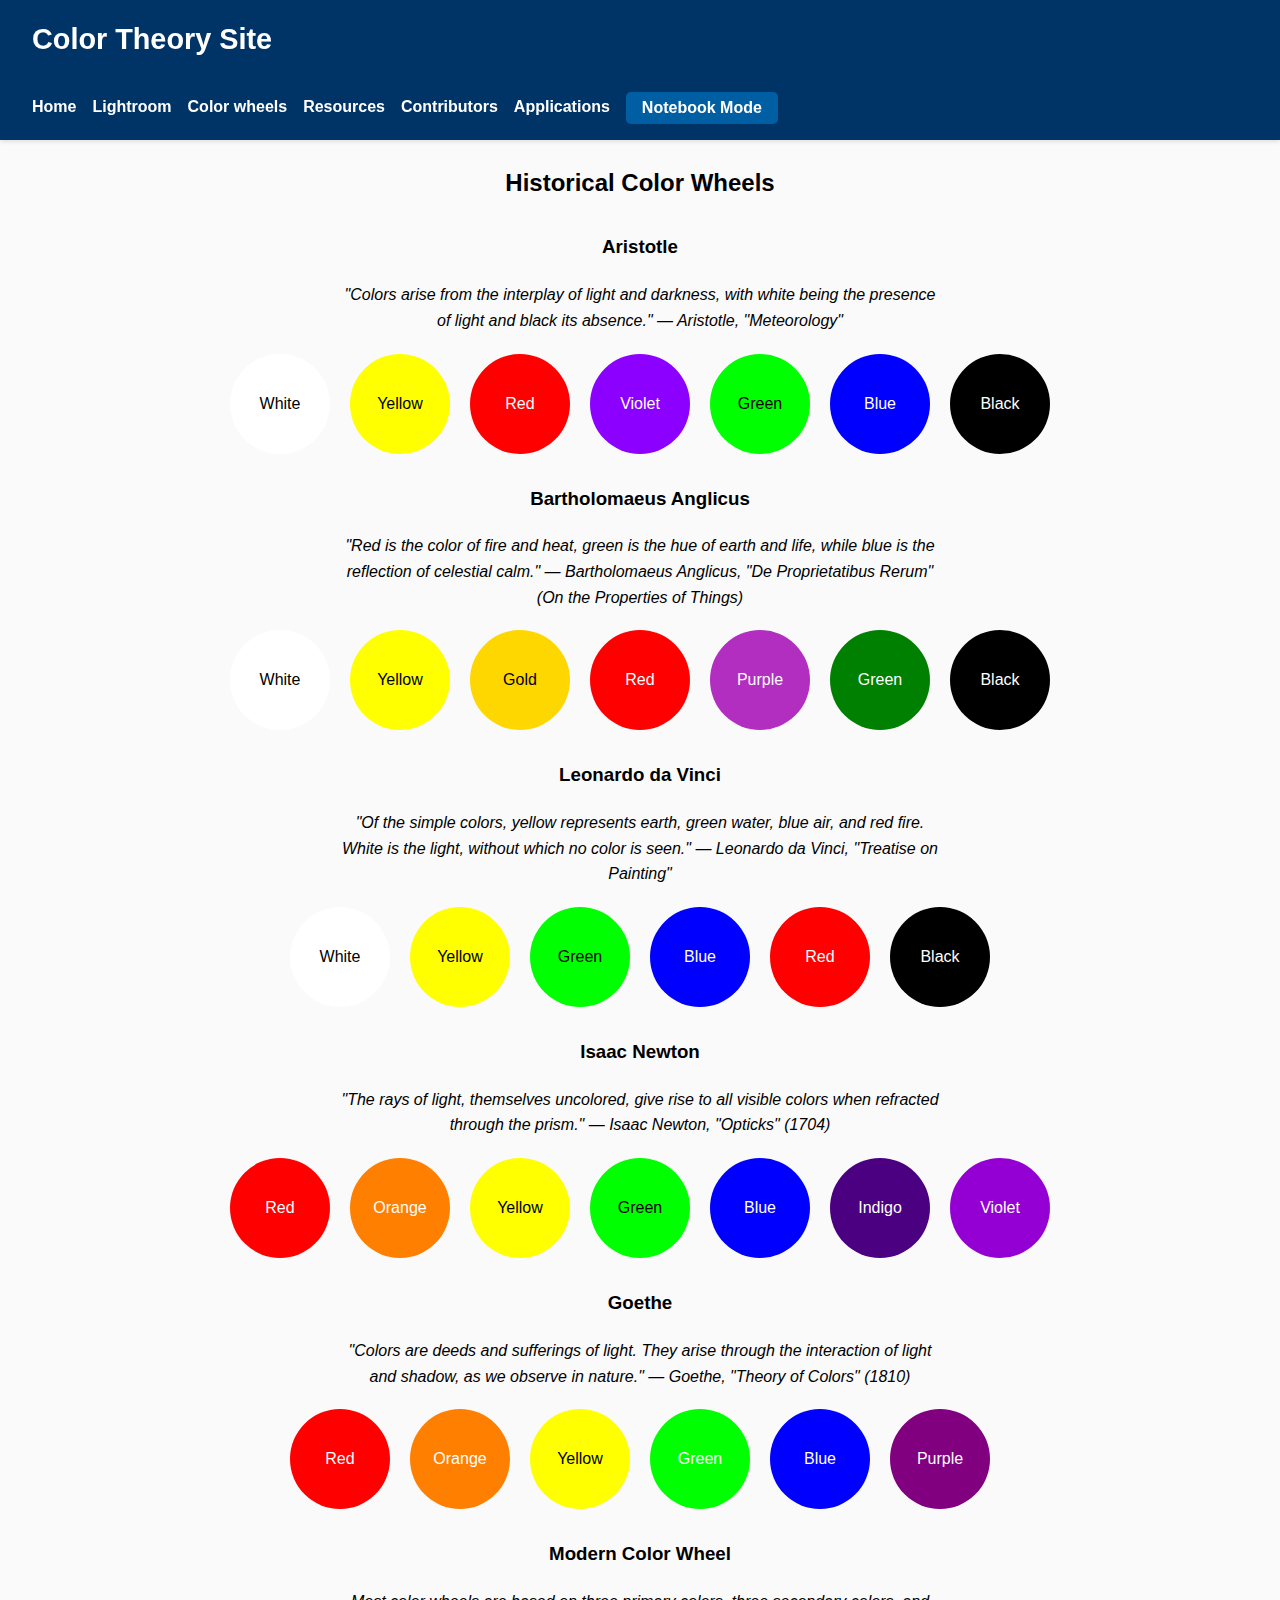
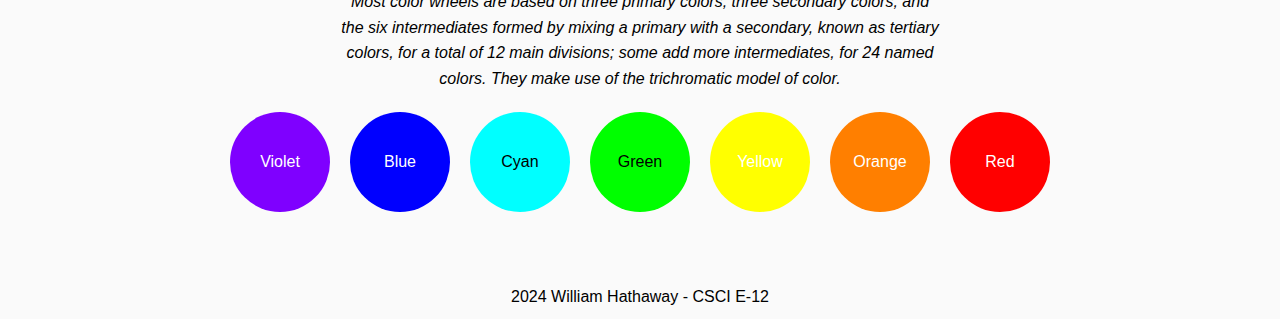
==== views/color-wheels.html @ 952a0772 "Main HTML, CSS and JS complete. Added images and README.md" ====
<!DOCTYPE html>
<html lang="en">
  <head>
    <meta charset="UTF-8" />
    <meta name="viewport" content="width=device-width, initial-scale=1.0" />
    <meta
      name="description"
      content="Explore the evolution of color theory over time."
    />
    <meta name="keywords" content="Color Theory, Art, Science, History" />
    <meta name="author" content="William Hathaway - CSCI E-12" />
    <link rel="stylesheet" href="../styles/styles.css" />
    <link rel="stylesheet" href="../styles/color-wheel.css" />
    <title>Color Theory Over Time</title>
  </head>
  <body>
    <header>
      <div class="header-container">
        <h1>Color Theory Site</h1>
        <button class="nav-toggle" id="nav-toggle"></button>
      </div>
      <nav id="nav-menu">
        <ul>
          <li><a href="../views/index.html">Home</a></li>
          <li><a href="../views/lightroom.html">Lightroom</a></li>
          <li><a href="../views/color-wheels.html">Color wheels</a></li>
          <li><a href="../views/resources.html">Resources</a></li>
          <li><a href="../views/contributors.html">Contributors</a></li>
          <li><a href="../views/applications.html">Applications</a></li>
          <li id="notebook-toggle">Notebook Mode</li>
        </ul>
      </nav>
    </header>
    <main>
      <div class="container"></div>
      <h2>Historical Color Wheels</h2>
      <div class="color-wheel" id="color-wheel-aristotle">
        <h3>Aristotle</h3>
        <p class="quote">
          "Colors arise from the interplay of light and darkness, with white
          being the presence of light and black its absence." — Aristotle,
          "Meteorology"
        </p>
        <div class="colors" data-wheel="aristotle">
          <div class="color" style="background-color: #ffffff">
            <span id="dark-text">White</span>
          </div>
          <div class="color" style="background-color: #ffff00">
            <span id="dark-text">Yellow</span>
          </div>
          <div class="color" style="background-color: #ff0000">
            <span>Red</span>
          </div>
          <div class="color" style="background-color: #8b00ff">
            <span>Violet</span>
          </div>
          <div class="color" style="background-color: #00ff00">
            <span id="dark-text">Green</span>
          </div>
          <div class="color" style="background-color: #0000ff">
            <span>Blue</span>
          </div>
          <div class="color" style="background-color: #000000">
            <span>Black</span>
          </div>
        </div>
      </div>

      <div class="color-wheel" id="color-wheel-bartholomaeus">
        <h3>Bartholomaeus Anglicus</h3>
        <p class="quote">
          "Red is the color of fire and heat, green is the hue of earth and
          life, while blue is the reflection of celestial calm." — Bartholomaeus
          Anglicus, "De Proprietatibus Rerum" (On the Properties of Things)
        </p>

        <div class="colors" data-wheel="bartholomaeus">
          <div class="color" style="background-color: #ffffff">
            <span id="dark-text">White</span>
          </div>
          <div class="color" style="background-color: #ffff00">
            <span id="dark-text">Yellow</span>
          </div>
          <div class="color" style="background-color: #ffd700">
            <span id="dark-text">Gold</span>
          </div>
          <div class="color" style="background-color: #ff0000">
            <span>Red</span>
          </div>
          <div class="color" style="background-color: #b22ec1">
            <span>Purple</span>
          </div>
          <div class="color" style="background-color: #008000">
            <span>Green</span>
          </div>
          <div class="color" style="background-color: #000000">
            <span>Black</span>
          </div>
        </div>
      </div>

      <div class="color-wheel" id="color-wheel-leonardo">
        <h3>Leonardo da Vinci</h3>
        <p class="quote">
          "Of the simple colors, yellow represents earth, green water, blue air,
          and red fire. White is the light, without which no color is seen." —
          Leonardo da Vinci, "Treatise on Painting"
        </p>

        <div class="colors" data-wheel="leonardo">
          <div class="color" style="background-color: #ffffff">
            <span id="dark-text">White</span>
          </div>
          <div class="color" style="background-color: #ffff00">
            <span id="dark-text">Yellow</span>
          </div>
          <div class="color" style="background-color: #00ff00">
            <span id="dark-text">Green</span>
          </div>
          <div class="color" style="background-color: #0000ff">
            <span>Blue</span>
          </div>
          <div class="color" style="background-color: #ff0000">
            <span>Red</span>
          </div>
          <div class="color" style="background-color: #000000">
            <span>Black</span>
          </div>
        </div>
      </div>

      <div class="color-wheel" id="color-wheel-newton">
        <h3>Isaac Newton</h3>
        <p class="quote">
          "The rays of light, themselves uncolored, give rise to all visible
          colors when refracted through the prism." — Isaac Newton, "Opticks"
          (1704)
        </p>

        <div class="colors" data-wheel="newton">
          <div class="color" style="background-color: #ff0000">
            <span>Red</span>
          </div>
          <div class="color" style="background-color: #ff7f00">
            <span>Orange</span>
          </div>
          <div class="color" style="background-color: #ffff00">
            <span id="dark-text">Yellow</span>
          </div>
          <div class="color" style="background-color: #00ff00">
            <span id="dark-text">Green</span>
          </div>
          <div class="color" style="background-color: #0000ff">
            <span>Blue</span>
          </div>
          <div class="color" style="background-color: #4b0082">
            <span>Indigo</span>
          </div>
          <div class="color" style="background-color: #9400d3">
            <span>Violet</span>
          </div>
        </div>
      </div>

      <div class="color-wheel" id="color-wheel-goethe">
        <h3>Goethe</h3>
        <p class="quote">
          "Colors are deeds and sufferings of light. They arise through the
          interaction of light and shadow, as we observe in nature." — Goethe,
          "Theory of Colors" (1810)
        </p>

        <div class="colors" data-wheel="goethe">
          <div class="color" style="background-color: #ff0000">
            <span>Red</span>
          </div>
          <div class="color" style="background-color: #ff7f00">
            <span>Orange</span>
          </div>
          <div class="color" style="background-color: #ffff00">
            <span id="dark-text">Yellow</span>
          </div>
          <div class="color" style="background-color: #00ff00">
            <span>Green</span>
          </div>
          <div class="color" style="background-color: #0000ff">
            <span>Blue</span>
          </div>
          <div class="color" style="background-color: #800080">
            <span>Purple</span>
          </div>
        </div>
      </div>

      <div class="color-wheel" id="color-wheel-modern">
        <h3>Modern Color Wheel</h3>
        <p class="quote">
          Most color wheels are based on three primary colors, three secondary
          colors, and the six intermediates formed by mixing a primary with a
          secondary, known as tertiary colors, for a total of 12 main divisions;
          some add more intermediates, for 24 named colors. They make use of the
          trichromatic model of color.
        </p>

        <div class="colors" data-wheel="modern">
          <div class="color" style="background-color: #7f00ff">
            <span>Violet</span>
          </div>
          <div class="color" style="background-color: #0000ff">
            <span>Blue</span>
          </div>
          <div class="color" style="background-color: #00ffff">
            <span id="dark-text">Cyan</span>
          </div>
          <div class="color" style="background-color: #00ff00">
            <span id="dark-text">Green</span>
          </div>
          <div class="color" style="background-color: #ffff00">
            <span>Yellow</span>
          </div>
          <div class="color" style="background-color: #ff7f00">
            <span>Orange</span>
          </div>
          <div class="color" style="background-color: #ff0000">
            <span>Red</span>
          </div>
        </div>
      </div>

      <div id="light-source">
        <div class="light"></div>
      </div>
    </main>

    <footer>
      <p>2024 William Hathaway - CSCI E-12</p>
    </footer>
    <script src="../scripts/script.js"></script>
  </body>
</html>
---- styles/styles.css ----
* {
  margin: 0;
  padding: 0;
  box-sizing: border-box;
}

body {
  font-family: Arial, sans-serif;
  line-height: 1.6;
  background-color: #fafafa;
  display: flex;
  justify-content: flex-start;
  align-items: flex-start;
  flex-direction: column;
  min-height: 100vh;
  width: 100%;
  padding-top: 100px;
  overflow-x: hidden;
}

header {
  position: fixed;
  top: 0;
  width: 100%;
  background-color: #003366;
  color: white;
  z-index: 1000;
  box-shadow: 0 2px 4px rgba(0, 0, 0, 0.1);
}

.header-container {
  display: flex;
  justify-content: space-between;
  align-items: center;
  padding: 1rem 2rem;
}

header h1 {
  font-size: 1.8rem;
  font-weight: bold;
  color: white;
  margin: 0;
  white-space: nowrap;
  overflow: hidden;
  text-overflow: ellipsis;
}

nav {
  background-color: #003366;
  display: flex;
  justify-content: space-between;
  align-items: center;
  flex-wrap: wrap;
  padding: 0 2rem;
}

nav ul {
  list-style: none;
  display: flex;
  gap: 1rem;
  padding: 1rem 0;
}

nav ul li {
  margin: 0;
}

nav ul li a {
  text-decoration: none;
  color: white;
  font-weight: bold;
  transition: color 0.3s;
}

nav ul li a:hover {
  color: #add8e6;
}

.nav-toggle {
  display: none;
  background-color: #005fa3;
  color: white;
  border: none;
  padding: 1rem 1rem;
  font-size: 1rem;
  font-weight: bold;
  cursor: pointer;
  border-radius: 5px;
}

.nav-toggle:hover {
  background-color: #0077cc;
}

#notebook-toggle {
  background-color: #005fa3;
  color: white;
  border: none;
  padding: 0.2rem 1rem;
  border-radius: 5px;
  cursor: pointer;
  font-size: 1rem;
  font-weight: bold;
  margin-top: -2px;
}

#notebook-toggle:hover {
  background-color: #0077cc;
}

nav ul.dropdown {
  display: none;
  flex-direction: column;
  position: absolute;
  top: 100%;
  left: 0;
  background-color: #003366;
  width: 100%;
  box-shadow: 0 4px 8px rgba(0, 0, 0, 0.2);
}

nav ul.dropdown li {
  margin: 0;
  padding: 1rem 0;
  text-align: center;
}

nav ul.dropdown li a {
  padding: 1rem;
  display: block;
  color: white;
}

nav ul.dropdown li a:hover {
  background-color: #005fa3;
  color: #add8e6;
}

@media (max-width: 768px) {
  body {
    padding-top: 50px;
  }

  .header-container {
    flex-wrap: nowrap;
    justify-content: space-between;
    align-items: center;
  }

  .nav-toggle {
    display: inline-block;
    background: none;
    border: none;
    font-size: 2rem;
    color: white;
    cursor: pointer;
    padding: 10px;
  }

  .nav-toggle:before {
    content: "\2630";
  }

  nav {
    position: absolute;
    top: 100%;
    left: 0;
    width: 100%;
    background-color: #003366;
    max-height: 0;
    overflow: hidden;
    transition: max-height 0.3s ease-in-out;
  }

  nav.open {
    max-height: 300px;
  }

  nav ul {
    flex-direction: column;
    padding: 1rem;
  }

  nav ul li {
    text-align: left;
    width: 100%;
  }

  nav ul li a,
  nav ul li button {
    width: 100%;
    padding: 0.5rem 1rem;
  }
}

main {
  width: 100%;
  max-width: 100%;
  margin: 2rem auto;
}

footer {
  text-align: center;
  width: 100%;
  padding: 10px;
}

h2,
h3 {
  margin-bottom: 10px;
  text-align: center;
}

.container {
  width: 90%;
  max-width: 800px;
  margin: 2rem auto;
  text-align: center;
}

.home-section {
  margin-bottom: 2.5rem;
}

.home-section h3 {
  font-size: 1.5rem;
  margin-bottom: 1rem;
  color: #444;
  text-align: center;
}

.home-section p {
  text-align: justify;
  margin: 1rem 0;
  font-size: 1rem;
  color: #555;
}

.responsive-image {
  width: 100%;
  height: auto;
  border-radius: 8px;
  box-shadow: 0 4px 8px rgba(0, 0, 0, 0.2);
  margin-bottom: 1rem;
}

body.notebook-mode {
  background: radial-gradient(circle, #fdf5e6, #f3e2c3);
  font-family: "Dancing Script", cursive;
  color: #5a4a42;
}

body.notebook-mode::before,
body.notebook-mode::after {
  content: "";
  position: fixed;
  top: 0;
  bottom: 0;
  width: 10%;
  background: linear-gradient(to right, #d2b48c, transparent 50%);
  z-index: -1;
}

body.notebook-mode::after {
  right: 0;
  left: auto;
  background: linear-gradient(to left, #d2b48c, transparent 50%);
}

.resources-list {
  list-style: none;
  padding: 0;
  margin: 0;
}

.resources-list li {
  margin: 0.5rem 0;
}

.resources-list li a {
  text-decoration: none;
  color: #005fa3;
  font-weight: bold;
  padding: 20px;

}

.resources-list li a:hover {
  text-decoration: underline;
  color: #003366;
}

.paintings-list p {
  padding-left: 20px;
}
---- styles/color-wheel.css ----
.color-wheel {
    margin: 30px 0;
}

.colors {
    display: flex;
    justify-content: center;
    gap: 20px;
    flex-wrap: wrap;
}

.color {
    width: 100px; 
    height: 100px;
    border-radius: 50%;
    display: flex;
    justify-content: center;
    align-items: center;
    color: white; 
}

.quote {
    width: 80%;
    max-width: 600px; 
    margin: 20px auto; 
    text-align: center; 
    font-style: italic; 
}

#dark-text {
    color: black;
}
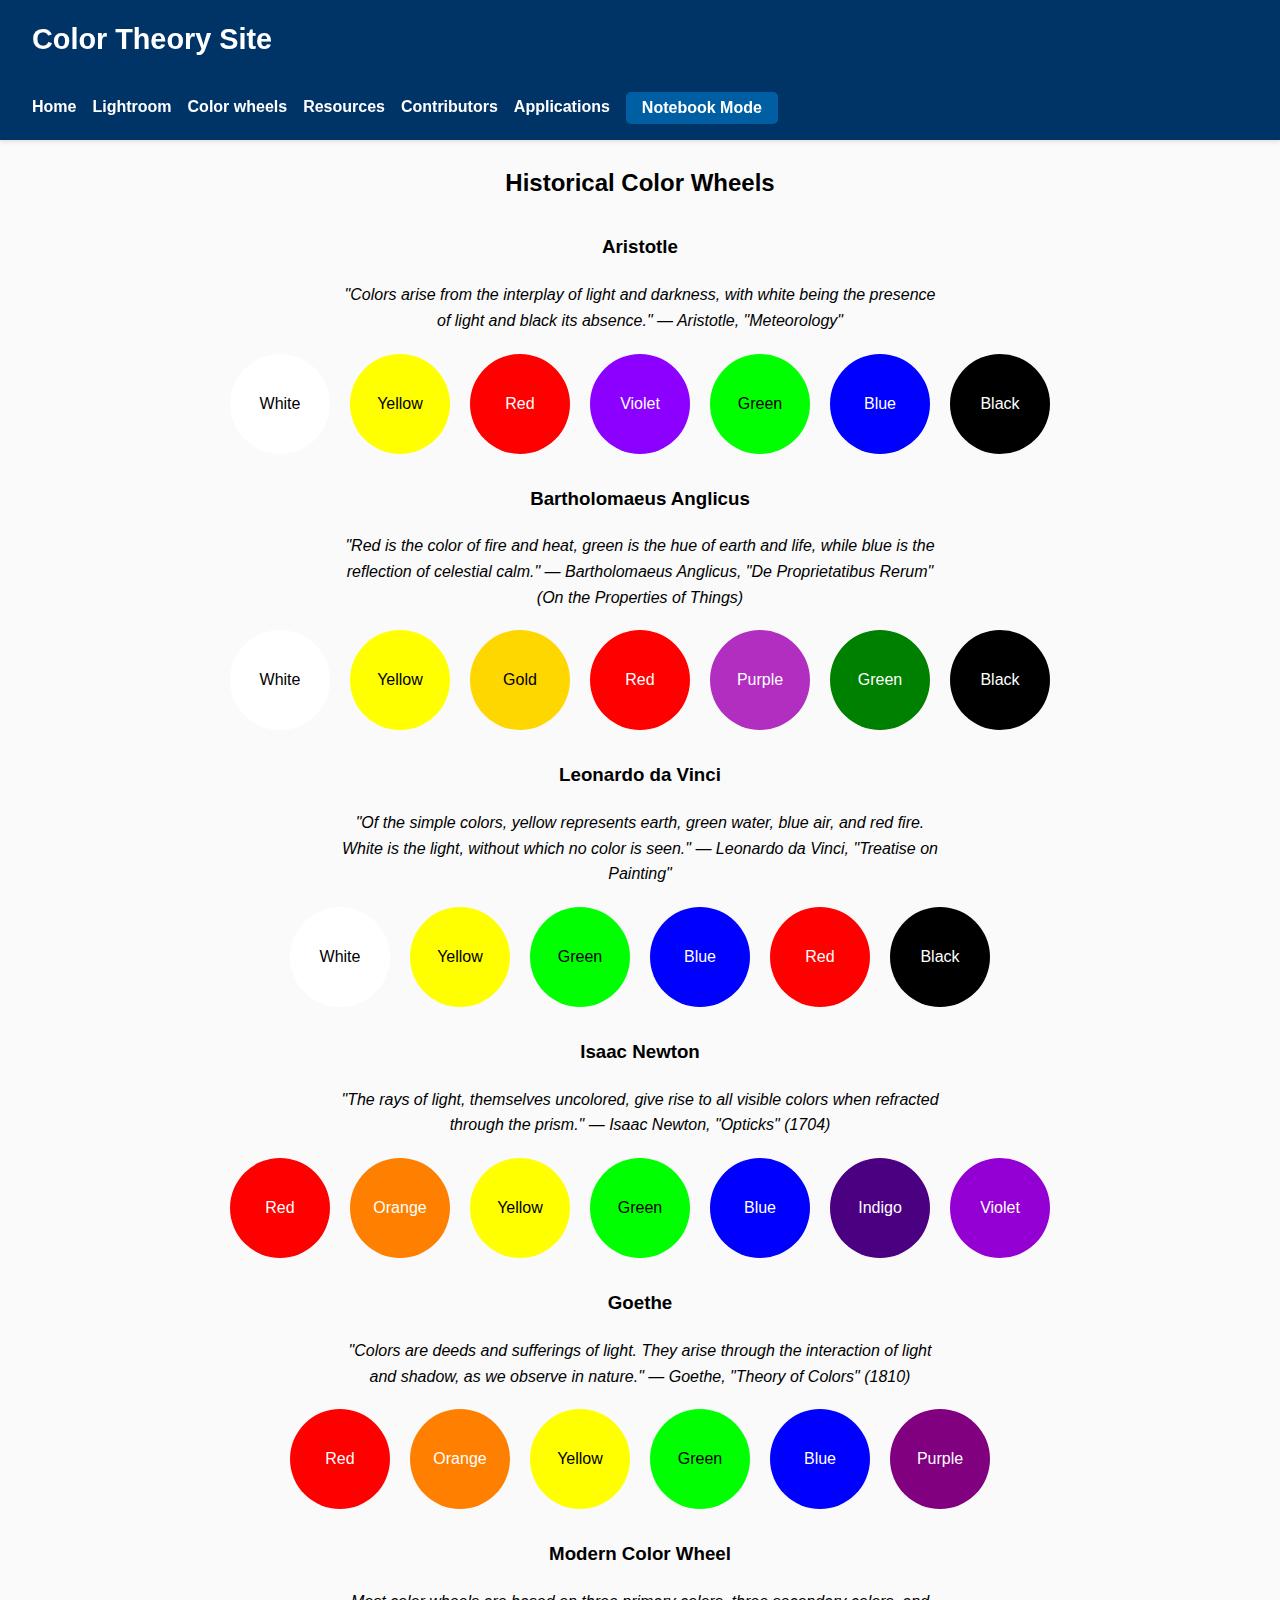
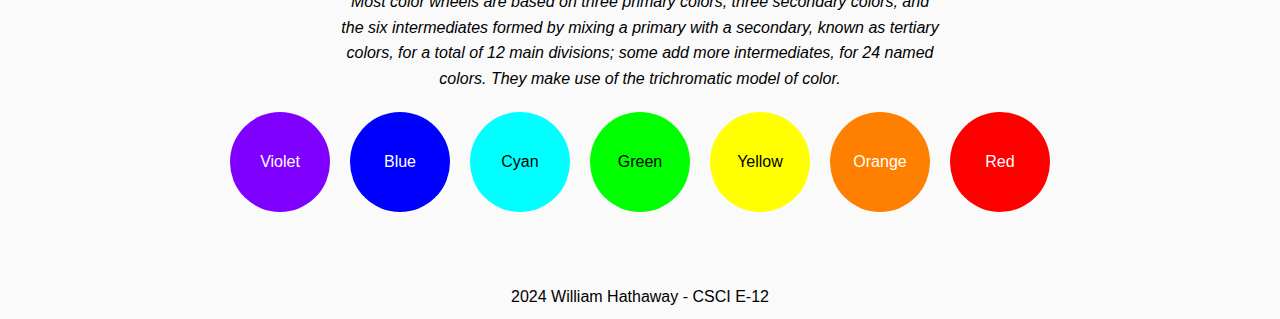
==== commit 9642c0ed: "Added comments, updated README, added meta tags, moved CSS into one stylesheet file" ====
--- a/views/color-wheels.html
+++ b/views/color-wheels.html
@@ -5,12 +5,11 @@
     <meta name="viewport" content="width=device-width, initial-scale=1.0" />
     <meta
       name="description"
-      content="Explore the evolution of color theory over time."
+      content="Check out these different divisions of color, as according to different scientists and artists"
     />
-    <meta name="keywords" content="Color Theory, Art, Science, History" />
+    <meta name="keywords" content="Color Wheels, Leonardo, Newton, Aristotle, Goethe" />
     <meta name="author" content="William Hathaway - CSCI E-12" />
     <link rel="stylesheet" href="../styles/styles.css" />
-    <link rel="stylesheet" href="../styles/color-wheel.css" />
     <title>Color Theory Over Time</title>
   </head>
   <body>
@@ -181,7 +180,7 @@
             <span id="dark-text">Yellow</span>
           </div>
           <div class="color" style="background-color: #00ff00">
-            <span>Green</span>
+            <span id="dark-text">Green</span>
           </div>
           <div class="color" style="background-color: #0000ff">
             <span>Blue</span>
@@ -216,7 +215,7 @@
             <span id="dark-text">Green</span>
           </div>
           <div class="color" style="background-color: #ffff00">
-            <span>Yellow</span>
+            <span id="dark-text">Yellow</span>
           </div>
           <div class="color" style="background-color: #ff7f00">
             <span>Orange</span>
--- a/styles/styles.css
+++ b/styles/styles.css
@@ -1,3 +1,5 @@
+/* UNIVERSAL STYLES */
+
 * {
   margin: 0;
   padding: 0;
@@ -136,6 +138,27 @@
   color: #add8e6;
 }
 
+
+main {
+  width: 100%;
+  max-width: 100%;
+  margin: 2rem auto;
+}
+
+footer {
+  text-align: center;
+  width: 100%;
+  padding: 10px;
+}
+
+h2,
+h3 {
+  margin-bottom: 10px;
+  text-align: center;
+}
+
+/* MEDIA QUERY FOR UNIVERSAL STYLES*/
+
 @media (max-width: 768px) {
   body {
     padding-top: 50px;
@@ -193,56 +216,7 @@
   }
 }
 
-main {
-  width: 100%;
-  max-width: 100%;
-  margin: 2rem auto;
-}
-
-footer {
-  text-align: center;
-  width: 100%;
-  padding: 10px;
-}
-
-h2,
-h3 {
-  margin-bottom: 10px;
-  text-align: center;
-}
-
-.container {
-  width: 90%;
-  max-width: 800px;
-  margin: 2rem auto;
-  text-align: center;
-}
-
-.home-section {
-  margin-bottom: 2.5rem;
-}
-
-.home-section h3 {
-  font-size: 1.5rem;
-  margin-bottom: 1rem;
-  color: #444;
-  text-align: center;
-}
-
-.home-section p {
-  text-align: justify;
-  margin: 1rem 0;
-  font-size: 1rem;
-  color: #555;
-}
-
-.responsive-image {
-  width: 100%;
-  height: auto;
-  border-radius: 8px;
-  box-shadow: 0 4px 8px rgba(0, 0, 0, 0.2);
-  margin-bottom: 1rem;
-}
+/* NOTEBOOK MODE */
 
 body.notebook-mode {
   background: radial-gradient(circle, #fdf5e6, #f3e2c3);
@@ -267,6 +241,43 @@
   background: linear-gradient(to left, #d2b48c, transparent 50%);
 }
 
+.container {
+  width: 90%;
+  max-width: 800px;
+  margin: 2rem auto;
+  text-align: center;
+}
+
+/* HOMEPAGE */
+
+.home-section {
+  margin-bottom: 2.5rem;
+}
+
+.home-section h3 {
+  font-size: 1.5rem;
+  margin-bottom: 1rem;
+  color: #444;
+  text-align: center;
+}
+
+.home-section p {
+  text-align: justify;
+  margin: 1rem 0;
+  font-size: 1rem;
+  color: #555;
+}
+
+.responsive-image {
+  width: 100%;
+  height: auto;
+  border-radius: 8px;
+  box-shadow: 0 4px 8px rgba(0, 0, 0, 0.2);
+  margin-bottom: 1rem;
+}
+
+/* RESOURCES PAGE */
+
 .resources-list {
   list-style: none;
   padding: 0;
@@ -282,7 +293,6 @@
   color: #005fa3;
   font-weight: bold;
   padding: 20px;
-
 }
 
 .resources-list li a:hover {
@@ -293,3 +303,201 @@
 .paintings-list p {
   padding-left: 20px;
 }
+
+/* LIGHTROOM PAGE */
+
+.demo-container {
+  width: 90%;
+  max-width: 800px;
+  margin: 2rem auto;
+  padding: 1.5rem;
+  background-color: #f9f9f9;
+  border: 1px solid #ddd;
+  border-radius: 8px;
+  box-shadow: 0 4px 6px rgba(0, 0, 0, 0.1);
+}
+
+.demo-container p {
+  text-align: center;
+  font-size: 1rem;
+  color: #555;
+  margin-bottom: 1.5rem;
+}
+
+.demo-container div,
+.demo-container canvas,
+.demo-container svg {
+  display: block;
+  margin: 0 auto;
+}
+
+#prism-demo {
+  position: relative;
+  margin: 2rem auto;
+  width: 400px;
+  height: 200px;
+  background-color: #000;
+  border-radius: 10px;
+}
+
+#light-button {
+  position: absolute;
+  left: 50px;
+  top: 50%;
+  transform: translateY(-50%);
+  width: 50px;
+  height: 50px;
+  background-color: white;
+  border-radius: 50%;
+  cursor: pointer;
+  transition: box-shadow 0.3s ease;
+}
+
+.prism {
+  position: absolute;
+  left: 50%;
+  top: 50%;
+  width: 100px;
+  height: 100px;
+  background: white;
+  clip-path: polygon(0 100%, 50% 0, 100% 100%);
+  transform: translate(-50%, -50%);
+  box-shadow: inset 0 0 20px slategrey;
+  z-index: 2;
+}
+
+.refracted-light {
+  position: absolute;
+  left: 50%;
+  top: 50%;
+  transform: translate(0, -50%);
+  width: 50%;
+  height: 50px;
+  background: linear-gradient(
+    to bottom,
+    red,
+    orange,
+    yellow,
+    green,
+    blue,
+    indigo,
+    violet
+  );
+  opacity: 0;
+  transition: opacity 0.5s ease;
+  filter: blur(2px);
+  z-index: 1;
+}
+
+#painting-container {
+  position: relative;
+  width: 100%;
+  max-width: 600px;
+  height: 400px;
+  margin: 1.5rem auto;
+  background-color: #000;
+  overflow: hidden;
+  border: 1px solid #ddd;
+  border-radius: 8px;
+  box-shadow: 0 4px 6px rgba(0, 0, 0, 0.2);
+}
+
+#painting-display {
+  width: 100%;
+  height: 100%;
+}
+
+#overlay {
+  position: absolute;
+  top: 0;
+  left: 0;
+  width: 100%;
+  height: 100%;
+  background-color: transparent;
+  transition: background-color 0.3s ease;
+  pointer-events: none;
+}
+
+.button-group {
+  display: flex;
+  justify-content: center;
+  align-items: center;
+  flex-wrap: wrap;
+  margin: 10px auto;
+  width: 100%;
+  text-align: center;
+}
+
+button {
+  display: inline-block;
+  padding: 10px;
+  margin: 2px;
+  border-radius: 8px;
+  font-size: 1rem;
+  font-weight: bold;
+  color: #fff;
+  background-color: #0077cc;
+  cursor: pointer;
+  text-align: center;
+  border: none;
+}
+
+button:hover {
+  background-color: #005fa3;
+  box-shadow: 0 6px 10px rgba(0, 0, 0, 0.2);
+}
+
+.time-button.active,
+.color-button.active {
+  background-color: #005fa3;
+}
+
+@media (max-width: 768px) {
+  #painting-container {
+    height: 300px;
+  }
+
+  .button-group {
+    gap: 0.75rem;
+  }
+
+  button {
+    width: 80%;
+    max-width: 300px;
+  }
+}
+
+/* COLOR WHEEL PAGE */
+
+.color-wheel {
+  margin: 30px 0;
+}
+
+.colors {
+  display: flex;
+  justify-content: center;
+  gap: 20px;
+  flex-wrap: wrap;
+}
+
+.color {
+  width: 100px; 
+  height: 100px;
+  border-radius: 50%;
+  display: flex;
+  justify-content: center;
+  align-items: center;
+  color: white; 
+}
+
+.quote {
+  width: 80%;
+  max-width: 600px; 
+  margin: 20px auto; 
+  text-align: center; 
+  font-style: italic; 
+}
+
+#dark-text {
+  color: black;
+}
